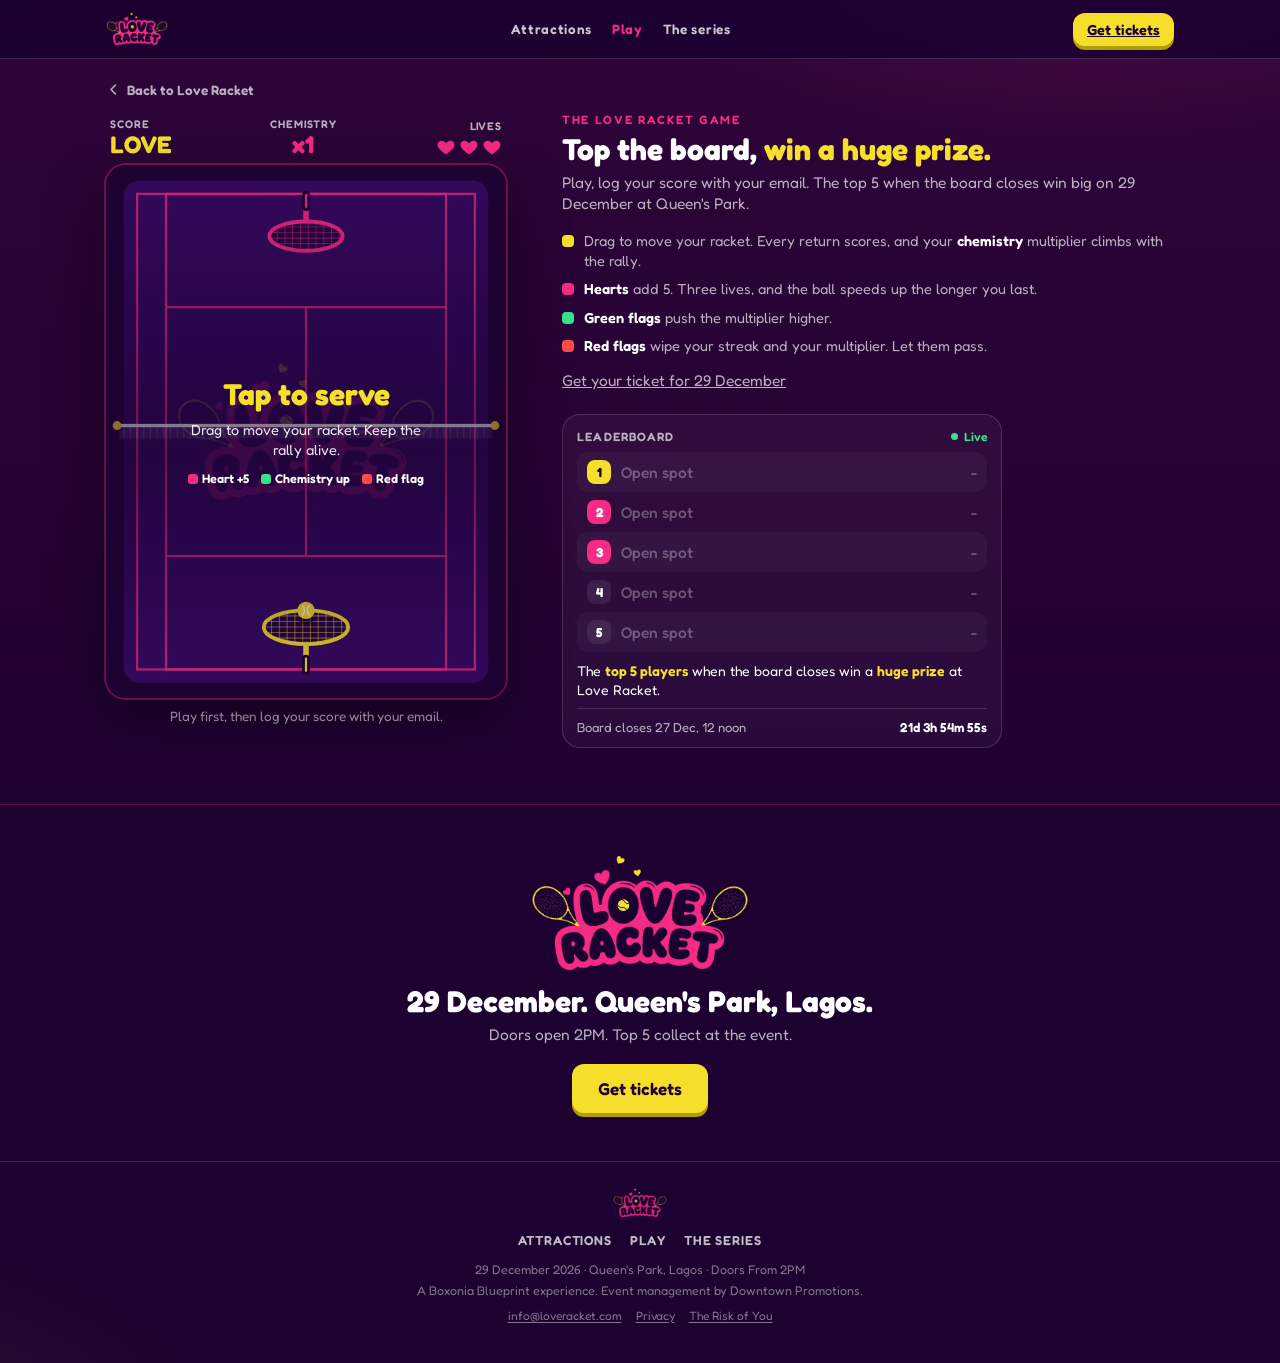
==== play/index.html @ 12a94f38 "Add files via upload" ====
<!DOCTYPE html>
<html lang="en">
<head>
<meta charset="utf-8">
<meta name="viewport" content="width=device-width,initial-scale=1,viewport-fit=cover">
<title>Play the Love Racket | Top 5 win a huge prize</title>
<meta name="description" content="Keep the rally alive, collect hearts, dodge red flags. Top 5 on the leaderboard win a huge prize at Love Racket, 29 December, Queen's Park Lagos.">
<meta name="theme-color" content="#1C0131">
<link rel="canonical" href="https://loveracket.com/play/">
<meta property="og:type" content="website">
<meta property="og:url" content="https://loveracket.com/play/">
<meta property="og:title" content="Play the Love Racket">
<meta property="og:description" content="Keep the rally alive. Top 5 on the leaderboard win a huge prize at the event.">
<meta property="og:image" content="https://loveracket.com/assets/og-play.jpg">
<meta property="og:image:width" content="1200"><meta property="og:image:height" content="630">
<meta name="twitter:card" content="summary_large_image">
<link rel="icon" href="../assets/favicon.png">
<link rel="preconnect" href="https://fonts.googleapis.com">
<link rel="preconnect" href="https://fonts.gstatic.com" crossorigin>
<link href="https://fonts.googleapis.com/css2?family=Fredoka:wght@500;600;700&display=swap" rel="stylesheet">
<link rel="stylesheet" href="../css/lr.css">
<script>window.LR_BASE = '../';</script>
<script src="../js/config.js"></script>
</head>
<body class="playpage">

<header class="nav" id="nav"></header>

<main>
  <section class="sec playsec" id="play" style="padding-top:22px;border-top:0">
    <div class="wrap">
      <a class="backlink" href="../index.html">
        <svg width="15" height="15" viewBox="0 0 24 24" fill="none" stroke="currentColor" stroke-width="2.4" stroke-linecap="round" stroke-linejoin="round"><path d="M15 5 8 12l7 7"/></svg>
        Back to Love Racket
      </a>
      <div class="pg">
        <div class="phead">
          <div class="st">The Love Racket game</div>
          <div class="sh">Top the board, <span style="color:var(--yellow)">win a huge prize.</span></div>
          <p class="sp">Play, log your score with your email. The top 5 when the board closes win big on 29 December at Queen's Park.</p>
          <div class="rules">
            <div><i class="d" style="background:var(--yellow)"></i><span>Drag to move your racket. Every return scores, and your <b>chemistry</b> multiplier climbs with the rally.</span></div>
            <div><i class="d" style="background:var(--pink)"></i><span><b>Hearts</b> add 5. Three lives, and the ball speeds up the longer you last.</span></div>
            <div><i class="d" style="background:var(--green)"></i><span><b>Green flags</b> push the multiplier higher.</span></div>
            <div><i class="d" style="background:var(--red)"></i><span><b>Red flags</b> wipe your streak and your multiplier. Let them pass.</span></div>
          </div>
          <p class="sp" style="margin-top:14px"><a class="jump tix-link" href="#">Get your ticket for 29 December</a></p>
        </div>

        <div class="game" aria-label="Love Racket game">
          <div class="hud">
            <div><span class="k">Score</span><b id="score">LOVE</b></div>
            <div style="text-align:center"><span class="k">Chemistry</span><b id="mult">x1</b></div>
            <div style="text-align:right"><span class="k">Lives</span><div class="lives" id="lives"></div></div>
          </div>
          <div class="stage" id="stage">
            <canvas id="cv"></canvas>
            <div class="ov" id="ovStart">
              <div class="go">Tap to serve</div>
              <p>Drag to move your racket. Keep the rally alive.</p>
              <div class="legend">
                <span><i class="dot" style="background:var(--pink)"></i>Heart +5</span>
                <span><i class="dot" style="background:var(--green)"></i>Chemistry up</span>
                <span><i class="dot" style="background:var(--red)"></i>Red flag</span>
              </div>
            </div>
            <div class="ov hidden" id="ovOver">
              <div class="k">Final score</div>
              <div id="oScore">LOVE</div>
              <div id="oBest"></div>
              <div id="oBody"></div>
              <button class="btn ghost" id="again" type="button">Play again</button>
            </div>
          </div>
          <div class="who" id="who"></div>
        </div>

        <div class="board" aria-label="Leaderboard">
          <div class="bh"><span class="t">Leaderboard <span id="total"></span></span><span class="live"><i></i>Live</span></div>
          <ol id="top"></ol>
          <div class="me hidden" id="meRow"></div>
          <p class="prize">The <b>top 5 players</b> when the board closes win a <b>huge prize</b> at Love Racket.</p>
          <div class="close"><span>Board closes 27 Dec, 12 noon</span><b id="cd"></b></div>
        </div>
      </div>
    </div>
  </section>

  <section class="tix" id="tickets" style="padding:48px 0">
    <div class="wrap">
      <img class="logo2 lg" alt="Love Racket">
      <div class="sh">29 December. Queen's Park, Lagos.</div>
      <p class="sp">Doors open 2PM. Top 5 collect at the event.</p>
      <a class="btn y tix-link" href="#">Get tickets</a>
    </div>
  </section>
</main>

<footer id="foot"></footer>

<div class="layer" id="layer" role="dialog" aria-modal="true" aria-labelledby="layerT">
  <div class="box">
    <div class="ic" aria-hidden="true"><svg width="26" height="26" viewBox="0 0 24 24" fill="none" stroke="#1C0131" stroke-width="3" stroke-linecap="round" stroke-linejoin="round"><path d="M4 12.5 9.5 18 20 6.5"/></svg></div>
    <h3 id="layerT">You are on the list</h3>
    <p>We email when tiers open and when the 500 is close to full.</p>
    <button class="btn y" type="button">Back to the game</button>
    <button class="x" type="button">Close</button>
  </div>
</div>

<script src="../js/partials.js"></script>
<script src="../js/game.js"></script>
</body>
</html>
---- css/lr.css ----
:root{--bg:#1C0131;--bg2:#2A0649;--pink:#F72A85;--pinkd:#A9105A;--yellow:#F6DF2A;--yellowd:#B39C00;--green:#3BE08B;--red:#FF4A4A;--muted:rgba(255,255,255,.68);--line:rgba(255,255,255,.14)}
*{box-sizing:border-box;margin:0;padding:0}
html,body{background:var(--bg);color:#fff;font-family:Fredoka,"Trebuchet MS",system-ui,sans-serif;-webkit-font-smoothing:antialiased}
body{min-height:100vh;overflow-x:hidden;background:radial-gradient(900px 500px at 85% -10%,rgba(247,42,133,.22),transparent 60%),radial-gradient(700px 500px at -10% 110%,rgba(246,223,42,.08),transparent 60%),var(--bg)}
a{color:inherit}
.wrap{max-width:1060px;margin:0 auto;padding:18px 16px 36px}

/* layout */
html{scroll-behavior:smooth}
.wrap{max-width:1100px;margin:0 auto;padding:0 16px}
.nav{position:sticky;top:0;z-index:20;background:rgba(28,1,49,.82);backdrop-filter:blur(10px);-webkit-backdrop-filter:blur(10px);border-bottom:1px solid var(--line)}
.nav .wrap{display:flex;align-items:center;justify-content:space-between;height:58px}
.nav img{height:34px;width:auto;display:block}
.nav .btn{padding:8px 14px;font-size:14.5px;box-shadow:0 3px 0 var(--yellowd)}
.sec{padding:56px 0}
.st{font-size:12px;font-weight:600;letter-spacing:.14em;text-transform:uppercase;color:var(--pink);margin-bottom:6px}
.sh{font-size:clamp(22px,4.4vw,30px);font-weight:700;line-height:1.1}
.sp{color:var(--muted);font-size:15.5px;line-height:1.4;margin-top:6px}

/* party hero */
.hero{position:relative;text-align:center;padding:44px 0 56px;overflow:hidden;min-height:min(86svh,760px);display:flex;align-items:center}
.hero .wrap{position:relative;z-index:2;width:100%}
.hero .logo{display:block;width:min(440px,80vw);height:auto;margin:0 auto 14px;animation:drop .9s cubic-bezier(.2,1.4,.4,1) both}
@keyframes drop{from{transform:translateY(-20px) scale(.92);opacity:0}}
h1{font-weight:700;font-size:clamp(22px,4.6vw,36px);line-height:1.12;max-width:640px;margin:0 auto}
h1 em{font-style:normal;color:var(--yellow)}
.desc{color:var(--muted);font-size:16px;line-height:1.4;margin:8px auto 0;max-width:480px}
.tags{display:flex;flex-wrap:wrap;gap:6px;justify-content:center;margin-top:12px}
.tag{font-size:12.5px;font-weight:600;padding:5px 10px;border-radius:99px;background:rgba(247,42,133,.14);border:1px solid rgba(247,42,133,.42);color:#ffd3e7;white-space:nowrap}
.ctas{display:flex;gap:10px;justify-content:center;flex-wrap:wrap;margin-top:22px}
.ctas .btn{font-size:17px;padding:14px 22px;text-decoration:none;display:inline-flex;align-items:center;gap:8px}
.btn.pk{background:transparent;border:2px solid var(--pink);color:#fff;box-shadow:0 4px 0 var(--pinkd)}
.btn.pk svg{width:18px;height:18px}
.teaser{margin-top:12px;font-size:13.5px;color:var(--muted)}
.teaser b{color:var(--yellow);font-weight:600}
.deco{position:absolute;inset:0;z-index:1;pointer-events:none}
.deco i{position:absolute;display:block;animation:float 6s ease-in-out infinite}
.deco .ball{width:22px;height:22px;border-radius:50%;background:var(--yellow);box-shadow:inset -4px -4px 0 rgba(0,0,0,.12)}
.deco .ht{width:22px;height:22px;background:var(--pink);clip-path:path("M11 20C4 15 0 11 0 6.5 0 3 2.6 0 6 0c2 0 3.6 1 5 2.8C12.4 1 14 0 16 0c3.4 0 6 3 6 6.5C22 11 18 15 11 20z")}
@keyframes float{50%{transform:translateY(-14px) rotate(8deg)}}

/* the day */
.day{display:grid;gap:10px;margin-top:20px}
@media(min-width:760px){.day{grid-template-columns:repeat(3,1fr)}}
.card{border-radius:18px;padding:18px;background:rgba(255,255,255,.04);border:1px solid var(--line);position:relative;overflow:hidden}
.card .tm{font-size:12.5px;font-weight:600;color:var(--yellow);letter-spacing:.06em}
.card h3{font-size:22px;font-weight:700;margin:4px 0 4px}
.card p{font-size:14.5px;color:var(--muted);line-height:1.4}
.card .big{position:absolute;right:-6px;bottom:-18px;font-size:84px;font-weight:700;color:rgba(247,42,133,.1);line-height:1}
.card.play{background:linear-gradient(135deg,rgba(247,42,133,.22),rgba(247,42,133,.05));border-color:rgba(247,42,133,.45)}
.card .jump{margin-top:10px;background:none;border:0;color:var(--yellow);font:600 14px Fredoka,system-ui,sans-serif;cursor:pointer;padding:0;text-decoration:none;display:inline-block}

/* lineup */
.lineup{display:flex;flex-wrap:wrap;gap:8px 18px;margin-top:16px;align-items:baseline}
.lineup span{font-size:clamp(24px,5vw,40px);font-weight:700;line-height:1.1}
.lineup span:nth-child(3n+1){color:var(--yellow)}
.lineup span:nth-child(3n+2){color:#fff}
.lineup span:nth-child(3n){color:var(--pink)}
.host{margin-top:12px;font-size:14.5px;color:var(--muted)}
.host b{color:#fff;font-weight:600}

/* play section */
.playsec{position:relative;background:linear-gradient(180deg,rgba(247,42,133,.08),rgba(247,42,133,.02));border-top:1px solid rgba(247,42,133,.25);border-bottom:1px solid rgba(247,42,133,.25)}
#play{scroll-margin-top:66px}
.pg{display:grid;gap:18px;grid-template-areas:"head" "game" "board";margin-top:2px}
.phead{grid-area:head;text-align:center}
.game{grid-area:game;width:100%;max-width:400px;margin:0 auto}
.board{grid-area:board;width:100%;max-width:400px;margin:0 auto}
@media(min-width:900px){
  .pg{grid-template-columns:400px 1fr;grid-template-areas:"game head" "game board";column-gap:56px;row-gap:22px;align-items:start}
  .phead{text-align:left;align-self:end}
  .board{margin:0;max-width:440px}
}

/* tickets */
.tix{text-align:center;padding:64px 0}
.tix .logo2{width:min(220px,55vw);height:auto;display:block;margin:0 auto 12px}
.tix .btn{margin-top:18px;font-size:17px;padding:14px 26px;text-decoration:none;display:inline-block}

/* buttons + inputs */
.btn{font:600 16px Fredoka,system-ui,sans-serif;border:0;border-radius:12px;padding:12px 18px;cursor:pointer;background:var(--pink);color:#fff;box-shadow:0 4px 0 var(--pinkd);transition:transform .08s,box-shadow .08s;white-space:nowrap}
.btn:active{transform:translateY(3px);box-shadow:0 1px 0 var(--pinkd)}
.btn.y{background:var(--yellow);color:var(--bg);box-shadow:0 4px 0 var(--yellowd)}
.btn.y:active{box-shadow:0 1px 0 var(--yellowd)}
.btn.ghost{background:transparent;border:2px solid rgba(255,255,255,.28);box-shadow:none;padding:10px 16px}
.btn[disabled]{opacity:.5;pointer-events:none}
input{font:500 16px Fredoka,system-ui,sans-serif;color:#fff;background:rgba(255,255,255,.08);border:2px solid rgba(255,255,255,.2);border-radius:12px;padding:12px 14px;min-width:0;flex:1;outline:none}
input::placeholder{color:rgba(255,255,255,.45)}
input:focus{border-color:var(--yellow)}
.row{display:flex;gap:6px;width:100%}

/* game card */
.hud{display:flex;justify-content:space-between;align-items:flex-end;padding:0 4px 8px}
.hud .k{font-size:11px;font-weight:600;letter-spacing:.08em;text-transform:uppercase;color:var(--muted)}
.hud b{display:block;font-size:24px;font-weight:700;line-height:1.05}
#score{color:var(--yellow)}
#mult{color:var(--pink)}
.lives{display:flex;gap:3px;padding-top:3px}
.lives svg{width:20px;height:20px;fill:var(--pink);transition:opacity .2s,transform .2s}
.lives svg.off{opacity:.18;transform:scale(.8)}
.stage{position:relative;width:100%;aspect-ratio:3/4;border-radius:20px;overflow:hidden;background:var(--bg2);box-shadow:0 0 0 2px rgba(247,42,133,.35),0 20px 60px rgba(0,0,0,.45);touch-action:none;user-select:none;-webkit-user-select:none}
canvas{display:block;width:100%;height:100%}
.ov{position:absolute;inset:0;display:flex;flex-direction:column;align-items:center;justify-content:center;text-align:center;padding:22px;transition:opacity .25s}
.ov.hidden{opacity:0;pointer-events:none}
#ovStart{background:linear-gradient(180deg,rgba(28,1,49,.1),rgba(28,1,49,.55) 55%,rgba(28,1,49,.1));cursor:pointer}
#ovStart .go{font-size:30px;font-weight:700;color:var(--yellow);animation:pulse 1.4s ease-in-out infinite}
#ovStart p{font-size:14.5px;color:#fff;max-width:250px;line-height:1.35;margin-top:8px;opacity:.9}
#ovStart .legend{display:flex;gap:12px;justify-content:center;margin-top:12px;font-size:12.5px;font-weight:600}
.legend span{display:flex;align-items:center;gap:4px}
.dot{width:10px;height:10px;border-radius:3px;display:inline-block}
@keyframes pulse{50%{transform:scale(1.06)}}
#ovOver{background:rgba(28,1,49,.88);backdrop-filter:blur(4px);-webkit-backdrop-filter:blur(4px);touch-action:auto;overflow-y:auto;justify-content:center}
#ovOver .k{font-size:11px;font-weight:600;letter-spacing:.1em;text-transform:uppercase;color:var(--muted)}
#oScore{font-size:64px;font-weight:700;line-height:1;color:var(--yellow);margin:2px 0}
#oBest{font-size:14px;color:var(--muted)}
#oBody{width:100%;max-width:300px;margin:16px 0 14px;display:flex;flex-direction:column;gap:10px;align-items:center;font-size:15px;line-height:1.35}
#oBody .hint{color:#fff}
#oBody b{color:var(--yellow);font-weight:600}
#oBody .err{color:#ffb3b3}
#oBody .rank{font-size:20px;font-weight:700;color:#fff}
#oBody .gap{color:var(--muted);font-size:14px}
#oBody .pb{background:var(--yellow);color:var(--bg);font-weight:700;font-size:12px;letter-spacing:.08em;text-transform:uppercase;padding:4px 10px;border-radius:99px}
.loader{display:flex;gap:8px;height:26px;align-items:flex-end}
.loader i{width:12px;height:12px;border-radius:50%;background:var(--yellow);animation:bounce .7s ease-in-out infinite}
.loader i:nth-child(2){animation-delay:.12s}.loader i:nth-child(3){animation-delay:.24s}
@keyframes bounce{50%{transform:translateY(-12px)}}
.who{display:block;font-size:13.5px;color:var(--muted);padding:10px 4px 0;min-height:30px;text-align:center}
.who b{color:#fff;font-weight:600}
.link{background:none;border:0;color:var(--pink);font:600 13.5px Fredoka,system-ui,sans-serif;cursor:pointer;text-decoration:underline;text-underline-offset:2px;padding:0}

/* leaderboard */
.board{background:rgba(255,255,255,.04);border:1px solid var(--line);border-radius:18px;padding:14px 14px 12px}
.bh{display:flex;justify-content:space-between;align-items:center;margin-bottom:8px}
.bh .t{font-size:12px;font-weight:600;letter-spacing:.1em;text-transform:uppercase;color:var(--muted)}
.live{display:flex;align-items:center;gap:6px;font-size:12px;font-weight:600;color:var(--green)}
.live i{width:7px;height:7px;border-radius:50%;background:var(--green);box-shadow:0 0 0 0 rgba(59,224,139,.6);animation:ping 1.6s infinite}
@keyframes ping{70%{box-shadow:0 0 0 7px rgba(59,224,139,0)}100%{box-shadow:0 0 0 0 rgba(59,224,139,0)}}
ol{list-style:none}
ol li,.me{display:flex;align-items:center;gap:10px;padding:8px 10px;border-radius:11px;font-size:15.5px}
ol li:nth-child(odd){background:rgba(255,255,255,.035)}
.rk{width:24px;height:24px;flex:none;display:grid;place-items:center;border-radius:8px;font-size:13px;font-weight:700;background:rgba(255,255,255,.08)}
ol li:nth-child(1) .rk{background:var(--yellow);color:var(--bg)}
ol li:nth-child(2) .rk,ol li:nth-child(3) .rk{background:var(--pink)}
.nm{flex:1;min-width:0;overflow:hidden;text-overflow:ellipsis;white-space:nowrap;font-weight:500}
.sc{font-weight:700;color:var(--yellow)}
li.empty .nm,li.empty .sc{color:rgba(255,255,255,.3);font-weight:500}
li.mine,.me{outline:2px solid var(--pink);outline-offset:-2px}
.me{margin-top:6px}
.me.hidden{display:none}
.prize{margin-top:10px;font-size:14px;line-height:1.35;color:#fff}
.prize b{color:var(--yellow);font-weight:600}
.close{display:flex;justify-content:space-between;gap:8px;margin-top:8px;padding-top:10px;border-top:1px solid var(--line);font-size:13px;color:var(--muted)}
.close b{color:#fff;font-weight:600;font-variant-numeric:tabular-nums}

footer{text-align:center;color:rgba(255,255,255,.45);font-size:12.5px;padding:22px 16px 34px;border-top:1px solid var(--line)}
.demo{position:fixed;left:10px;bottom:10px;background:var(--yellow);color:var(--bg);font-size:12px;font-weight:600;padding:5px 10px;border-radius:99px;z-index:30;white-space:nowrap}
/* ============ ADDITIONS ============ */
/* safe-area gutters so the page clears a phone's system bars */
.wrap{padding-left:max(16px,env(safe-area-inset-left,0px));padding-right:max(16px,env(safe-area-inset-right,0px))}
.nav{top:env(safe-area-inset-top,0px)}
body::before{content:"";position:fixed;inset:0 0 auto;height:env(safe-area-inset-top,0px);z-index:30;background:var(--bg)}

/* hero facts, directly under the proof tags */
.facts{display:flex;flex-wrap:wrap;justify-content:center;gap:0;margin-top:14px;border:1px solid var(--line);border-radius:16px;overflow:hidden;max-width:560px;margin-inline:auto;background:rgba(255,255,255,.04)}
.facts{flex-wrap:nowrap}
.facts div{flex:1 1 0;min-width:0;padding:11px 8px;text-align:center;border-right:1px solid var(--line)}
.facts div:last-child{border-right:0}
.facts .k{display:block;font-size:10.5px;font-weight:600;letter-spacing:.13em;text-transform:uppercase;color:var(--muted)}
.facts .v{display:block;font-size:16px;font-weight:700;color:#fff;margin-top:3px;line-height:1.2}
/* three across at every width, never stacked */
@media(max-width:470px){
  .facts div{padding:10px 6px}
  .facts .k{font-size:9px;letter-spacing:.1em}
  .facts .v{font-size:13.5px;line-height:1.18}
}

/* the two hero buttons stay side by side at every width too */
.ctas{flex-wrap:nowrap;align-items:stretch}
.ctas .btn{display:inline-flex;align-items:center;justify-content:center}
@media(max-width:470px){
  .ctas{gap:8px}
  .ctas .btn{font-size:14px;padding:12px 13px;gap:6px}
  .ctas .btn.pk svg{width:15px;height:15px}
}

/* lineup, 4:5 cards on a horizontal rail */
.acts{display:flex;gap:10px;overflow-x:auto;scroll-snap-type:x proximity;margin-top:16px;padding-bottom:10px;
  margin-inline:calc(max(16px,env(safe-area-inset-left,0px)) * -1) calc(max(16px,env(safe-area-inset-right,0px)) * -1);
  padding-inline:max(16px,env(safe-area-inset-left,0px)) max(16px,env(safe-area-inset-right,0px));
  scrollbar-width:thin;scrollbar-color:rgba(255,255,255,.2) transparent}
.acts::-webkit-scrollbar{height:6px}
.acts::-webkit-scrollbar-thumb{background:rgba(255,255,255,.2);border-radius:99px}
.act{flex:0 0 164px;scroll-snap-align:start;border-radius:16px;overflow:hidden;background:var(--bg2);border:1px solid var(--line);position:relative}
.act .ph{position:relative;aspect-ratio:4/5;background:linear-gradient(150deg,rgba(247,42,133,.4),rgba(246,223,42,.16));display:grid;place-items:center;overflow:hidden}
.act .ph img{position:absolute;inset:0;width:100%;height:100%;object-fit:cover;display:block}
.act .ini{font-size:46px;font-weight:700;color:rgba(255,255,255,.3);line-height:1}
.act .cap{padding:10px 12px 12px}
.act .nm{font-size:16px;font-weight:700;line-height:1.15}
.act .rl{font-size:11.5px;font-weight:600;letter-spacing:.07em;text-transform:uppercase;color:var(--yellow);margin-top:3px}
.act.host .rl{color:var(--green)}
.railnote{font-size:12.5px;color:var(--muted);margin-top:2px}

/* newsletter */
.news{border:1px solid var(--line);border-radius:20px;padding:26px 20px;background:linear-gradient(160deg,rgba(246,223,42,.08),rgba(255,255,255,.03));text-align:center;max-width:620px;margin:20px auto 0}
.news form{display:flex;gap:6px;margin-top:14px;max-width:420px;margin-inline:auto}
.news .chk{display:flex;gap:8px;align-items:flex-start;justify-content:center;margin-top:12px;font-size:13.5px;color:var(--muted);text-align:left;max-width:360px;margin-inline:auto}
.news .chk input{flex:none;width:17px;height:17px;min-width:0;accent-color:var(--pink);margin-top:2px;padding:0;border-radius:5px}

/* Risk of You cross promo */
.troy{background:#0A0A0A;border:1px solid #23230F;border-radius:20px;overflow:hidden;display:grid;grid-template-columns:1fr 1fr;margin-top:18px}
.troy .t{padding:26px 22px;display:flex;flex-direction:column;gap:11px;align-items:flex-start;justify-content:center}
.troy .t .sig{display:flex;align-items:center;gap:12px;flex-wrap:wrap;margin-top:3px}
.troy .t .sig img{width:auto;height:auto;max-height:46px;max-width:120px;flex:none}
.troy .t h3{font-size:clamp(21px,3.4vw,28px);font-weight:700;line-height:1.08;color:#D9E021}
.troy .t p{font-size:14.5px;color:#9C9C8E;line-height:1.4}
.troy .btn{background:#D9E021;color:#0A0A0A;box-shadow:0 4px 0 #8E9400}
.troy .btn:active{box-shadow:0 1px 0 #8E9400}
.troy{align-items:stretch}
.troy .pic{position:relative;min-height:210px;background:#140023}
.troy .pic img{position:absolute;inset:0;width:100%;height:100%;object-fit:cover;object-position:center 32%;display:block}
@media(max-width:720px){.troy{grid-template-columns:1fr}.troy .pic{min-height:170px;order:-1}}

/* event layer, replaces thank-you pages */
.layer{position:fixed;inset:0;z-index:60;display:none;align-items:center;justify-content:center;padding:18px;
  padding-top:max(18px,env(safe-area-inset-top,0px));padding-bottom:max(18px,env(safe-area-inset-bottom,0px));
  background:rgba(12,0,22,.76);backdrop-filter:blur(6px);-webkit-backdrop-filter:blur(6px)}
.layer.on{display:flex}
.layer .box{background:var(--bg2);border:1px solid rgba(247,42,133,.4);border-radius:22px;padding:30px 24px 26px;max-width:380px;width:100%;text-align:center;
  box-shadow:0 24px 70px rgba(0,0,0,.6);animation:pop .3s cubic-bezier(.2,1.3,.4,1) both;max-height:100%;overflow-y:auto}
@keyframes pop{from{transform:translateY(14px) scale(.95);opacity:0}}
.layer .ic{width:56px;height:56px;border-radius:50%;background:var(--yellow);display:grid;place-items:center;margin:0 auto 12px}
.layer h3{font-size:23px;font-weight:700;line-height:1.14}
.layer p{font-size:14.5px;color:var(--muted);line-height:1.4;margin-top:7px}
.layer .btn{margin-top:16px}
.layer .x{background:none;border:0;color:var(--muted);font:600 13.5px Fredoka,system-ui,sans-serif;cursor:pointer;margin-top:10px;display:block;width:100%;text-decoration:underline;text-underline-offset:2px}

/* footer nav, same links as the top bar */
footer{border-top:1px solid var(--line);padding:26px 16px 40px;
  padding-bottom:max(40px,env(safe-area-inset-bottom,0px))}
footer .fnav{display:flex;gap:18px;justify-content:center;flex-wrap:wrap;margin-bottom:14px}
footer .fnav a{font-size:13px;font-weight:600;letter-spacing:.07em;text-transform:uppercase;color:rgba(255,255,255,.72);text-decoration:none}
footer .fnav a:hover{color:var(--yellow)}
footer .fl{display:flex;gap:14px;justify-content:center;flex-wrap:wrap;margin-top:10px;font-size:12px}
footer .fl a{color:rgba(255,255,255,.45);text-decoration:underline;text-underline-offset:2px}
footer .fl a:hover{color:#fff}
footer .lgf{height:30px;width:auto;margin:0 auto 14px;display:block;opacity:.85}

/* play page */
.playpage .pg{margin-top:4px}
.backlink{display:inline-flex;align-items:center;gap:6px;font-size:13.5px;font-weight:600;color:var(--muted);text-decoration:none;margin-bottom:10px}
.backlink:hover{color:var(--yellow)}
.rules{display:grid;gap:8px;margin-top:16px}
.rules div{display:flex;gap:10px;align-items:flex-start;font-size:14.5px;color:var(--muted);line-height:1.4}
.rules b{color:#fff;font-weight:600}
.rules .d{width:12px;height:12px;border-radius:4px;flex:none;margin-top:4px}
@media (prefers-reduced-motion:reduce){*{animation:none!important;transition:none!important}}

/* nav links, the top bar now carries the same set as the footer */
.navlinks{display:flex;gap:20px;align-items:center}
.navlinks a{font-size:13.5px;font-weight:600;letter-spacing:.05em;color:rgba(255,255,255,.76);text-decoration:none;white-space:nowrap}
.navlinks a:hover{color:var(--yellow)}
.navlinks a.np{color:var(--pink)}
.navlinks a.np:hover{color:var(--yellow)}
@media(max-width:860px){.navlinks{display:none}}

/* document pages: privacy, 404 */
.doc{max-width:640px}
.doc .upd{font-size:12.5px;color:var(--muted);margin-top:6px}
.doc h3{font-family:Fredoka,system-ui,sans-serif;font-size:17px;font-weight:600;margin:24px 0 6px;color:#fff}
.doc p{font-size:15px;line-height:1.62;color:var(--muted)}
.doc a{color:var(--yellow)}
.nf{text-align:center;padding:70px 0 90px}
.nf .big{font-family:Fredoka,system-ui,sans-serif;font-size:clamp(56px,16vw,120px);font-weight:700;line-height:1;color:var(--yellow)}
.nf .sh{margin-top:6px}
.nf .ctas{margin-top:20px}

/* image slot: shows its path until the file is dropped in, then fills itself */
[data-slot]{position:relative;background:#140023}
[data-slot]::after{content:attr(data-slot);position:absolute;inset:0;display:grid;place-items:center;
  font-family:Fredoka,system-ui,sans-serif;font-size:11px;letter-spacing:.1em;color:rgba(255,255,255,.3);
  border:1px dashed rgba(255,255,255,.16);border-radius:inherit;text-align:center;padding:12px;pointer-events:none}
[data-slot]:has(img[src]){background:none}
[data-slot]:has(img[src])::after{display:none}
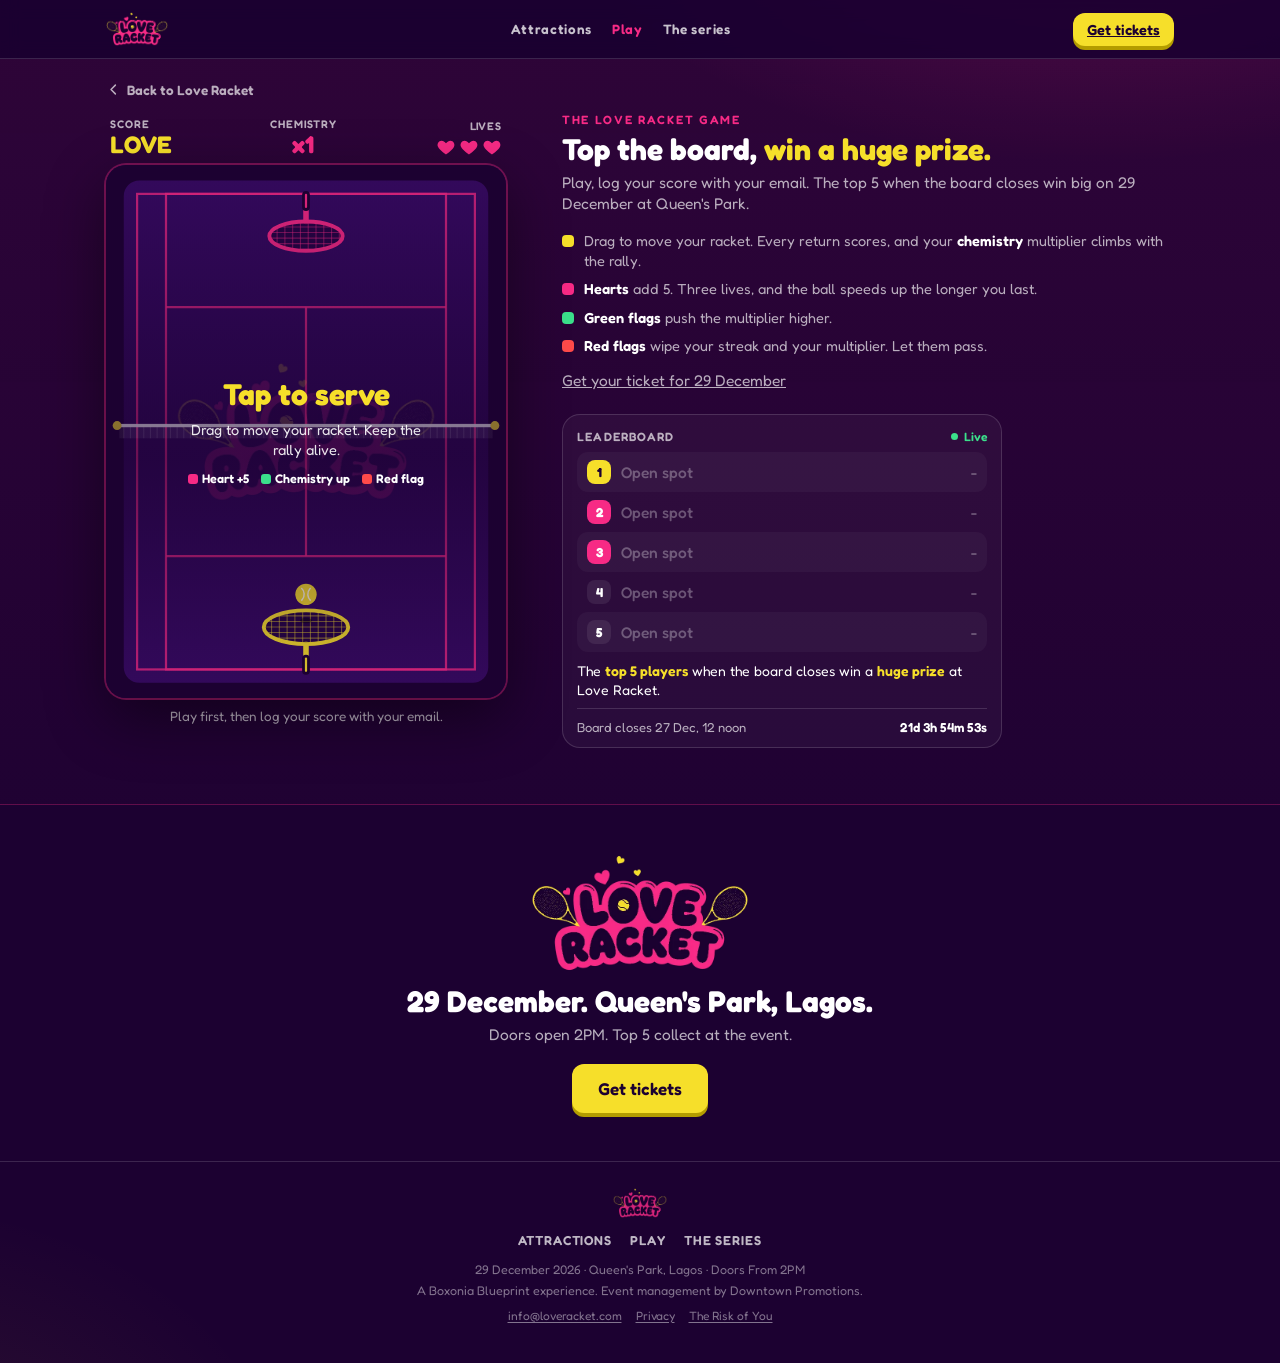
==== commit 3f74724a: "Update index.html" ====
--- a/play/index.html
+++ b/play/index.html
@@ -47,7 +47,7 @@
           <p class="sp" style="margin-top:14px"><a class="jump tix-link" href="#">Get your ticket for 29 December</a></p>
         </div>
 
-        <div class="game" aria-label="Love Racket game">
+        <div class="game" id="court" aria-label="Love Racket game">
           <div class="hud">
             <div><span class="k">Score</span><b id="score">LOVE</b></div>
             <div style="text-align:center"><span class="k">Chemistry</span><b id="mult">x1</b></div>
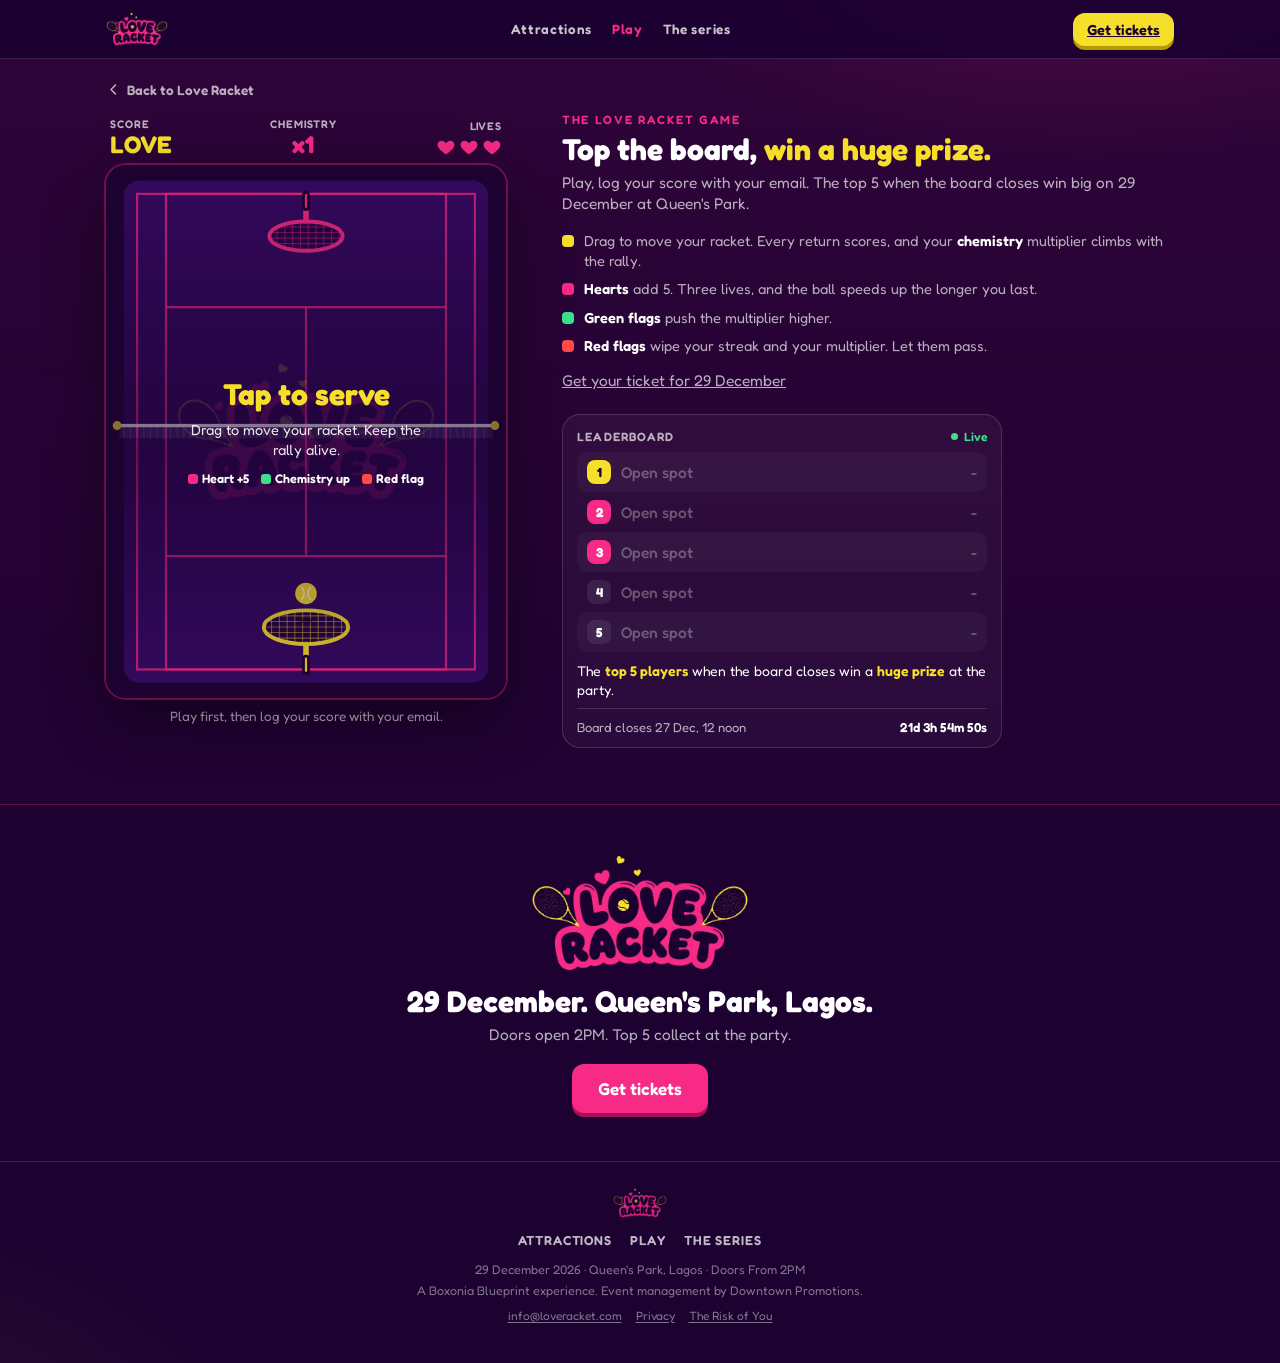
==== commit b161fb91: "Update index.html" ====
--- a/play/index.html
+++ b/play/index.html
@@ -4,13 +4,13 @@
 <meta charset="utf-8">
 <meta name="viewport" content="width=device-width,initial-scale=1,viewport-fit=cover">
 <title>Play the Love Racket | Top 5 win a huge prize</title>
-<meta name="description" content="Keep the rally alive, collect hearts, dodge red flags. Top 5 on the leaderboard win a huge prize at Love Racket, 29 December, Queen's Park Lagos.">
+<meta name="description" content="Keep the rally alive, collect hearts, dodge red flags. Top 5 on the leaderboard win a huge prize at the party, 29 December, Queen's Park Lagos.">
 <meta name="theme-color" content="#1C0131">
 <link rel="canonical" href="https://loveracket.com/play/">
 <meta property="og:type" content="website">
 <meta property="og:url" content="https://loveracket.com/play/">
 <meta property="og:title" content="Play the Love Racket">
-<meta property="og:description" content="Keep the rally alive. Top 5 on the leaderboard win a huge prize at the event.">
+<meta property="og:description" content="Keep the rally alive. Top 5 on the leaderboard win a huge prize at the party.">
 <meta property="og:image" content="https://loveracket.com/assets/og-play.jpg">
 <meta property="og:image:width" content="1200"><meta property="og:image:height" content="630">
 <meta name="twitter:card" content="summary_large_image">
@@ -79,19 +79,19 @@
           <div class="bh"><span class="t">Leaderboard <span id="total"></span></span><span class="live"><i></i>Live</span></div>
           <ol id="top"></ol>
           <div class="me hidden" id="meRow"></div>
-          <p class="prize">The <b>top 5 players</b> when the board closes win a <b>huge prize</b> at Love Racket.</p>
+          <p class="prize">The <b>top 5 players</b> when the board closes win a <b>huge prize</b> at the party.</p>
           <div class="close"><span>Board closes 27 Dec, 12 noon</span><b id="cd"></b></div>
         </div>
       </div>
     </div>
   </section>
 
-  <section class="tix" id="tickets" style="padding:48px 0">
+  <section class="tix feltbg" id="tickets" style="padding:48px 0">
     <div class="wrap">
       <img class="logo2 lg" alt="Love Racket">
       <div class="sh">29 December. Queen's Park, Lagos.</div>
-      <p class="sp">Doors open 2PM. Top 5 collect at the event.</p>
-      <a class="btn y tix-link" href="#">Get tickets</a>
+      <p class="sp">Doors open 2PM. Top 5 collect at the party.</p>
+      <a class="btn w tix-link" href="#">Get tickets</a>
     </div>
   </section>
 </main>
--- a/css/lr.css
+++ b/css/lr.css
@@ -281,3 +281,48 @@
   border:1px dashed rgba(255,255,255,.16);border-radius:inherit;text-align:center;padding:12px;pointer-events:none}
 [data-slot]:has(img[src]){background:none}
 [data-slot]:has(img[src])::after{display:none}
+
+/* ── One screenful of game on a phone ──────────────────────────────────
+   Tapping Play scrolls to the game card rather than the heading above it, so
+   the HUD lands under the nav and the court runs down to just short of the
+   bottom edge.
+
+   The four numbers below are the only tuning knobs, and js/config.js can
+   override every one of them at runtime through LR_CONFIG.COURT. Nothing in
+   here needs editing to change the fit.
+
+   The court is locked to 3:4 because the game draws in a fixed 360x480 space
+   and scales by width: a taller box would leave the play area floating in the
+   top portion, and a different play area would make phone scores incomparable
+   with desktop ones on the same leaderboard. Height therefore comes from
+   width, and the only way to fill more screen is to let it go wider.
+
+   svh rather than vh so the browser's own bars are already accounted for and
+   the court never ends up behind them. The vh line is the fallback. */
+:root {
+  --court-side: 8px;    /* how close the court gets to each screen edge */
+  --court-gap:  18px;   /* breathing room under the court */
+  --court-nav:  54px;   /* the sticky nav's height */
+  --court-hud:  52px;   /* the score / chemistry / lives row */
+}
+@media (max-width: 760px) {
+  .game {
+    max-width: none;
+    scroll-margin-top: calc(var(--court-nav) + env(safe-area-inset-top, 0px));
+    margin-inline: calc(max(16px, env(safe-area-inset-left, 0px)) * -1 + var(--court-side))
+                   calc(max(16px, env(safe-area-inset-right, 0px)) * -1 + var(--court-side));
+  }
+  .stage {
+    width: auto;
+    margin-inline: auto;
+    height: min(
+      calc((100vw - (var(--court-side) * 2)) * 4 / 3),
+      calc(100vh - var(--court-nav) - var(--court-hud) - var(--court-gap) - env(safe-area-inset-bottom, 0px))
+    );
+    height: min(
+      calc((100vw - (var(--court-side) * 2)) * 4 / 3),
+      calc(100svh - var(--court-nav) - var(--court-hud) - var(--court-gap) - env(safe-area-inset-bottom, 0px))
+    );
+  }
+  .hud { padding-inline: calc(var(--court-side) + 4px) }
+}
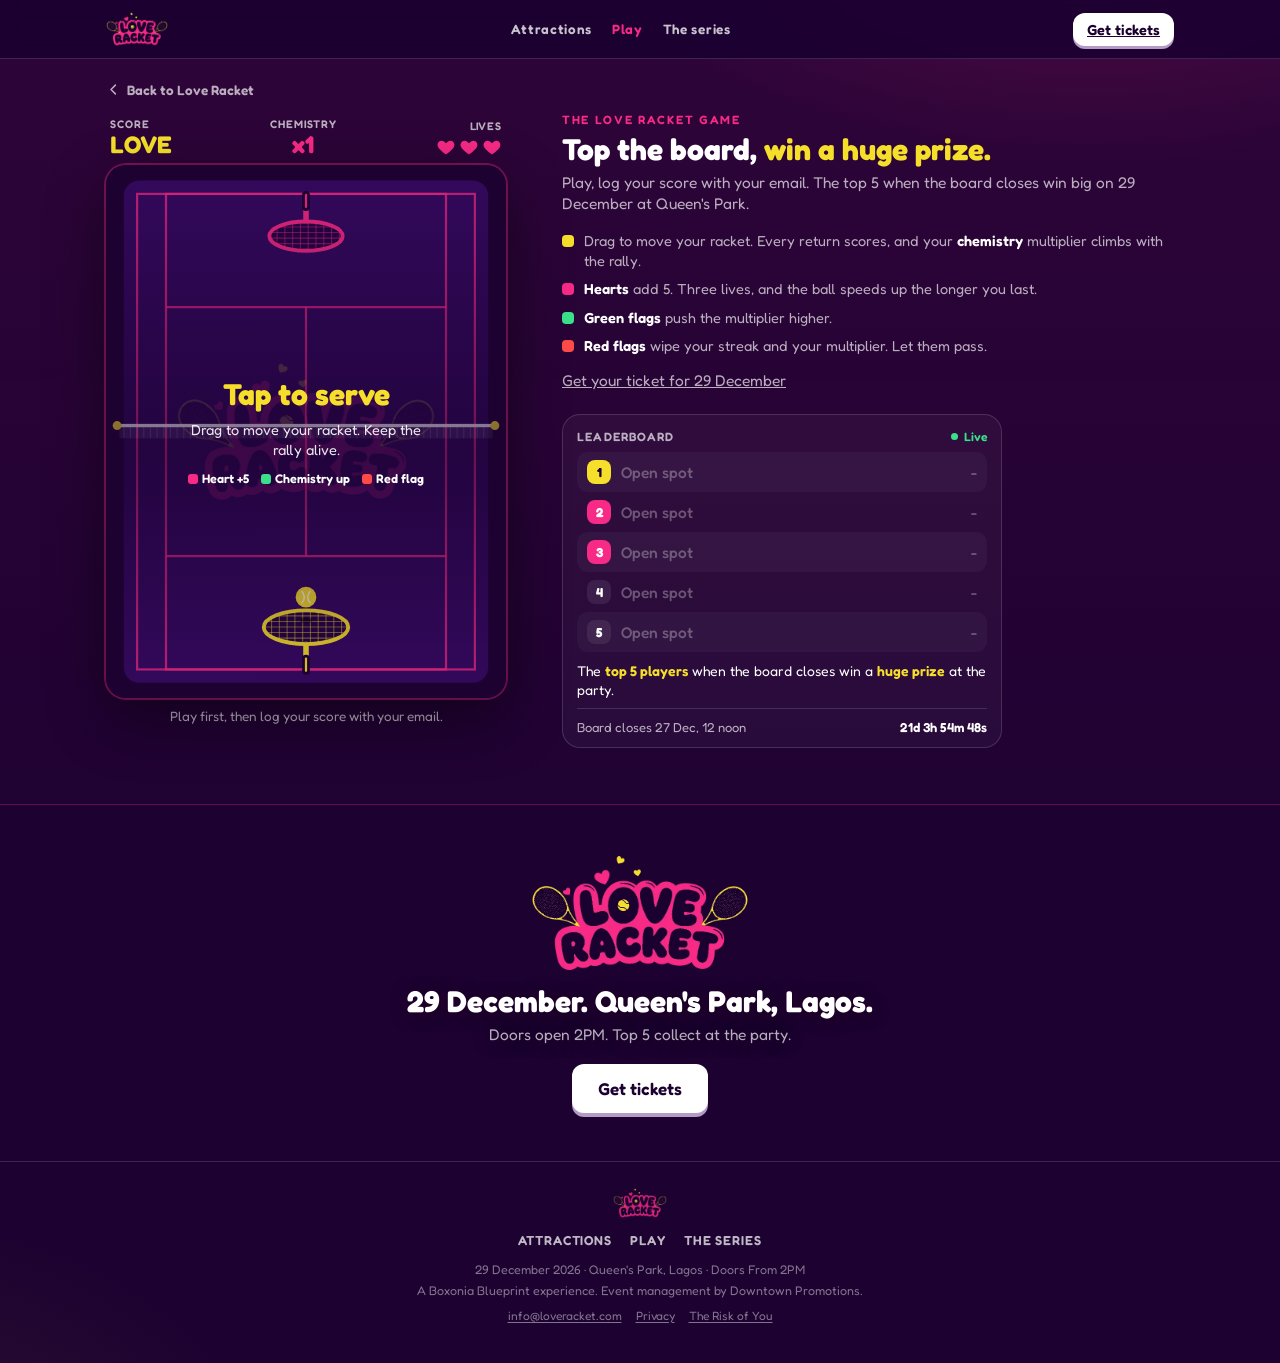
==== commit 949d5a2a: "Update index.html" ====
--- a/play/index.html
+++ b/play/index.html
@@ -6,12 +6,12 @@
 <title>Play the Love Racket | Top 5 win a huge prize</title>
 <meta name="description" content="Keep the rally alive, collect hearts, dodge red flags. Top 5 on the leaderboard win a huge prize at the party, 29 December, Queen's Park Lagos.">
 <meta name="theme-color" content="#1C0131">
-<link rel="canonical" href="https://loveracket.com/play/">
+<link rel="canonical" href="https://loveracket.co/play/">
 <meta property="og:type" content="website">
-<meta property="og:url" content="https://loveracket.com/play/">
+<meta property="og:url" content="https://loveracket.co/play/">
 <meta property="og:title" content="Play the Love Racket">
 <meta property="og:description" content="Keep the rally alive. Top 5 on the leaderboard win a huge prize at the party.">
-<meta property="og:image" content="https://loveracket.com/assets/og-play.jpg">
+<meta property="og:image" content="https://loveracket.co/assets/og-play.jpg">
 <meta property="og:image:width" content="1200"><meta property="og:image:height" content="630">
 <meta name="twitter:card" content="summary_large_image">
 <link rel="icon" href="../assets/favicon.png">
--- a/css/lr.css
+++ b/css/lr.css
@@ -326,3 +326,94 @@
   }
   .hud { padding-inline: calc(var(--court-side) + 4px) }
 }
+
+/* ═══ new sections: presents / for who / numbers / cast / road / partners / faq ═══ */
+.presents{font-size:13px;font-weight:600;letter-spacing:.18em;text-transform:uppercase;color:var(--muted);margin-bottom:10px}
+.forwho{font-size:14px;color:var(--yellow);font-weight:600;margin-top:7px}
+.nums{display:flex;gap:26px;flex-wrap:wrap;margin:4px 0 2px}
+.nums b{display:block;font-size:30px;font-weight:700;line-height:1;color:#D9E021}
+.nums span{display:block;font-size:11px;font-weight:600;letter-spacing:.11em;text-transform:uppercase;color:#9C9C8E;margin-top:5px}
+.cast{display:grid;grid-template-columns:repeat(auto-fit,minmax(140px,1fr));gap:10px;margin-top:12px}
+.mem .ph{aspect-ratio:4/5;border-radius:16px;overflow:hidden;position:relative;background:var(--bg2);border:1px solid var(--line)}
+.mem .ph img{position:absolute;inset:0;width:100%;height:100%;object-fit:cover}
+.mem .nm{font-size:16px;font-weight:700;margin-top:9px}
+.mem .rl{font-size:12px;font-weight:600;letter-spacing:.09em;text-transform:uppercase;color:var(--yellow);margin-top:2px}
+.road{list-style:none;padding:0;margin:16px 0 0;display:flex;flex-direction:column;gap:0}
+.road li{position:relative;padding:0 0 22px 28px;border-left:2px solid var(--line)}
+.road li.last{border-left-color:transparent;padding-bottom:0}
+.road li::before{content:"";position:absolute;left:-8px;top:3px;width:14px;height:14px;border-radius:50%;background:var(--pink);box-shadow:0 0 0 4px var(--bg)}
+.road li.last::before{background:var(--yellow)}
+.road .when{display:block;font-size:11px;font-weight:600;letter-spacing:.13em;text-transform:uppercase;color:var(--yellow)}
+.road b{display:block;font-size:19px;font-weight:700;margin-top:3px}
+.road i{display:block;font-style:normal;font-size:14px;color:var(--muted);margin-top:3px;line-height:1.45}
+.plogos{display:grid;grid-template-columns:repeat(auto-fit,minmax(110px,1fr));gap:9px;margin-top:16px}
+.plogos span{aspect-ratio:16/8;border:1px dashed var(--line);border-radius:12px;display:grid;place-items:center;font-size:11px;letter-spacing:.11em;text-transform:uppercase;color:rgba(255,255,255,.35);background:var(--bg2)}
+.faq{margin-top:14px;border-top:1px solid var(--line)}
+.faq details{border-bottom:1px solid var(--line)}
+.faq summary{padding:15px 2px;font-size:15.5px;font-weight:600;cursor:pointer;list-style:none;display:flex;justify-content:space-between;gap:14px}
+.faq summary::-webkit-details-marker{display:none}
+.faq summary::after{content:"+";color:var(--yellow);font-size:20px;line-height:1}
+.faq details[open] summary::after{content:"\2212"}
+.faq p{padding:0 2px 15px;margin:0;font-size:14.5px;color:var(--muted)}
+
+/* ═══ hero restack. Logo 20% smaller, date bar directly under it ═══ */
+.hero{padding:34px 0 48px;min-height:min(76svh,660px)}
+.hero .logo{width:min(352px,64vw);margin-bottom:12px}
+.hero .facts{margin-top:2px;max-width:520px;background:rgba(18,0,32,.46);
+  backdrop-filter:blur(6px);-webkit-backdrop-filter:blur(6px);border-color:rgba(255,255,255,.22)}
+.hero h1{margin-top:22px}
+.hero .desc{margin-top:9px}
+.hero .ctas{margin-top:20px;gap:9px}
+
+/* ═══ buttons. White is the primary action across the site ═══ */
+.btn.w{background:#fff;color:var(--bg);box-shadow:0 4px 0 #B49BC6}
+.btn.w:active{box-shadow:0 1px 0 #B49BC6}
+.btn.o{background:transparent;border:2px solid rgba(255,255,255,.5);color:#fff;box-shadow:none}
+.btn.o:active{transform:translateY(2px)}
+.btn.o svg{width:18px;height:18px}
+.nav .btn{background:#fff;color:var(--bg);box-shadow:0 3px 0 #B49BC6}
+.nav .btn:active{box-shadow:0 1px 0 #B49BC6}
+/* the play button carries a second line so it reads as a game */
+.btn.gamebtn{padding-block:9px;text-align:left}
+.btn.gamebtn span{display:flex;flex-direction:column;line-height:1.08}
+.btn.gamebtn b{font-weight:600;font-size:15px}
+.btn.gamebtn i{font-style:normal;font-size:11px;font-weight:500;color:var(--yellow);margin-top:3px}
+@media (max-width:760px){ .hero .ctas .btn{flex:0 0 auto;padding-inline:16px} }
+
+/* ═══ photography ═══ */
+.hero .shot{position:absolute;inset:0;z-index:0;overflow:hidden}
+.hero .shot img{width:100%;height:100%;object-fit:cover;object-position:50% 34%}
+.hero .shot::after{content:"";position:absolute;inset:0;
+  background:linear-gradient(180deg,rgba(28,1,49,.80) 0%,rgba(28,1,49,.52) 30%,rgba(28,1,49,.70) 62%,rgba(28,1,49,.96) 88%,var(--bg) 100%)}
+.hero .desc{text-shadow:0 1px 14px rgba(10,0,20,.75)}
+
+/* the wide scale band under the day steps */
+.band{position:relative;margin:26px 0 0;height:min(60vw,320px);overflow:hidden}
+.band img{width:100%;height:100%;object-fit:cover;object-position:50% 42%;display:block}
+.band .bt{position:absolute;inset:auto 0 0 0;padding:18px 16px 16px;
+  background:linear-gradient(180deg,transparent,rgba(16,0,28,.86) 55%)}
+.nums2{display:flex;gap:0;max-width:1100px;margin:0 auto;text-align:center}
+.nums2 div{flex:1 1 0;border-right:1px solid rgba(255,255,255,.18);padding:0 6px}
+.nums2 div:last-child{border-right:0}
+.nums2 b{display:block;font-size:clamp(20px,5.4vw,30px);font-weight:700;line-height:1;color:#fff}
+.nums2 span{display:block;font-size:10.5px;font-weight:600;letter-spacing:.1em;text-transform:uppercase;color:var(--muted);margin-top:6px}
+
+/* the series still */
+.troy .pic{aspect-ratio:4/5;border-radius:18px;overflow:hidden;position:relative;border:1px solid var(--line)}
+.troy .pic img{position:absolute;inset:0;width:100%;height:100%;object-fit:cover;object-position:50% 28%}
+
+/* cast lead card */
+.lead{display:grid;grid-template-columns:120px 1fr;gap:14px;align-items:center;margin-top:16px;
+  background:rgba(255,255,255,.05);border:1px solid var(--line);border-radius:18px;padding:12px}
+.lead .ph{aspect-ratio:3/4;border-radius:14px;overflow:hidden;position:relative;background:var(--bg2)}
+.lead .ph img{position:absolute;inset:0;width:100%;height:100%;object-fit:cover;object-position:50% 18%}
+.lead .nm{font-size:20px;font-weight:700}
+.lead .rl{font-size:12px;font-weight:600;letter-spacing:.09em;text-transform:uppercase;color:var(--yellow);margin-top:3px}
+.lead .lt p{font-size:14px;line-height:1.45;color:var(--muted);margin-top:8px}
+
+/* ticket block, on tennis felt */
+.feltbg{position:relative;overflow:hidden}
+.feltbg::before{content:"";position:absolute;inset:0;background:url('../assets/felt.jpg') center/cover;opacity:.92}
+.feltbg::after{content:"";position:absolute;inset:0;background:linear-gradient(180deg,rgba(28,1,49,.40),rgba(28,1,49,.58))}
+.feltbg .wrap{position:relative;z-index:2}
+.feltbg .sh,.feltbg .sp{text-shadow:0 2px 16px rgba(40,0,24,.6)}
